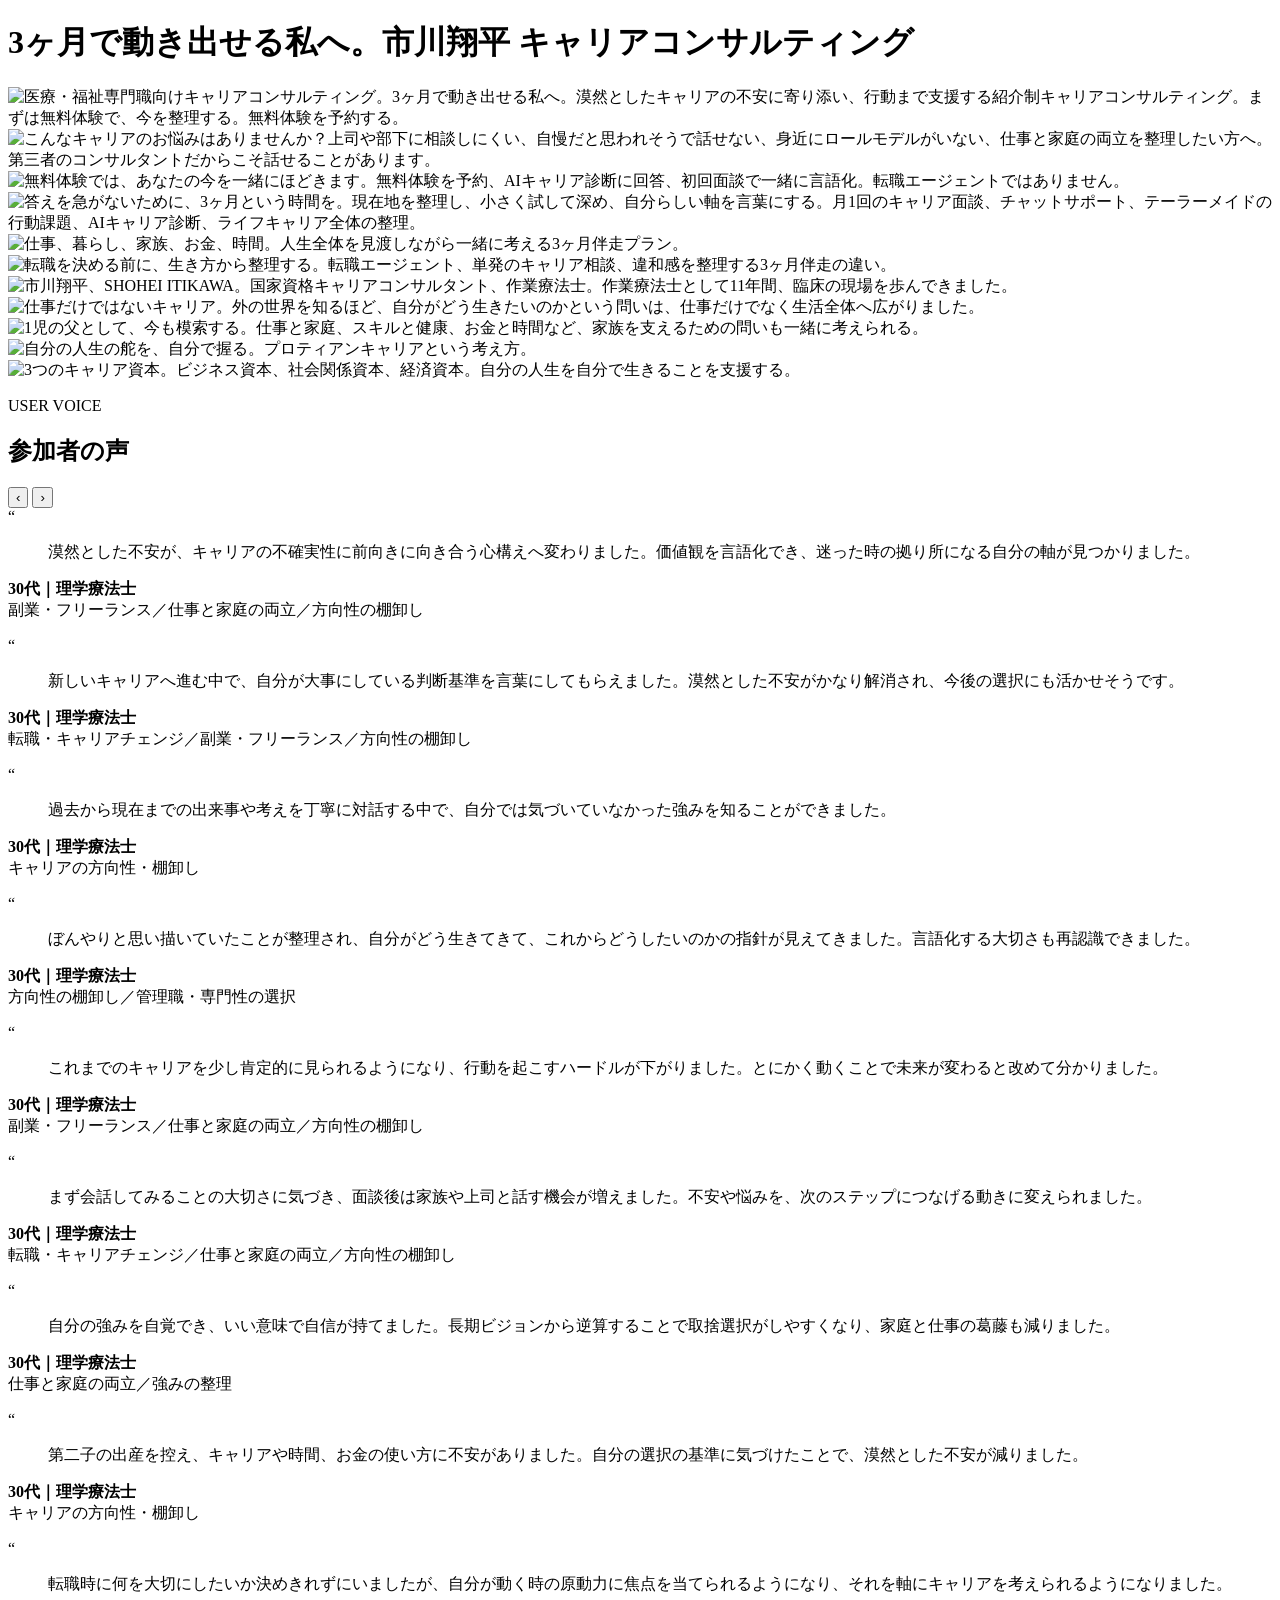
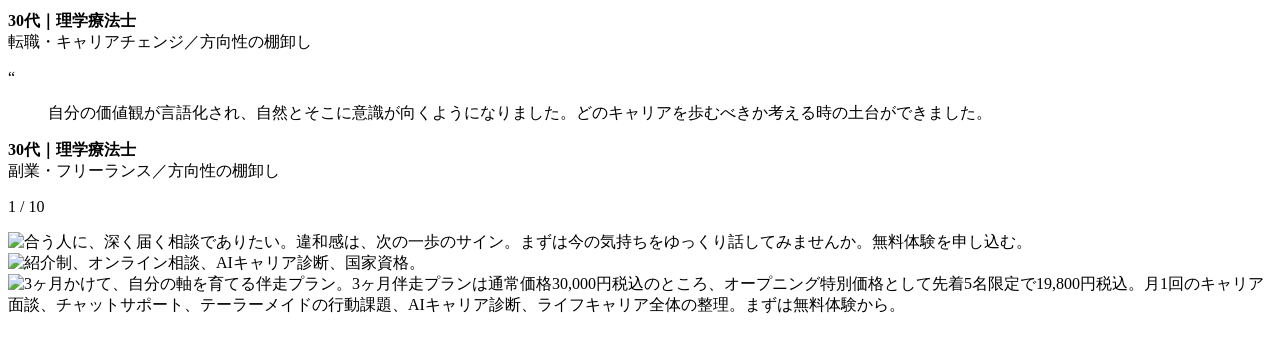
==== career LP.html @ 456b6d28 "Add files via upload" ====
<!doctype html>
<html lang="ja">
  <head>
    <meta charset="utf-8" />
    <meta name="viewport" content="width=device-width, initial-scale=1, viewport-fit=cover" />
    <meta
      name="description"
      content="市川翔平の紹介制キャリアコンサルティング。医療・福祉専門職のために、対話を通じて自分らしいキャリアの軸を言葉にする無料体験LPです。"
    />
    <title>市川翔平 キャリアコンサルティング | 無料体験</title>
    <link rel="stylesheet" href="public/styles.css?v=21" />
  </head>
  <body>
    <main class="lp" aria-label="市川翔平 キャリアコンサルティング 無料体験LP">
      <h1 class="sr-only">3ヶ月で動き出せる私へ。市川翔平 キャリアコンサルティング</h1>

      <section class="slice cta-slice" aria-label="ファーストビュー">
        <img
          src="public/assets/lp-sections-v5-adjusted/01.png"
          alt="医療・福祉専門職向けキャリアコンサルティング。3ヶ月で動き出せる私へ。漠然としたキャリアの不安に寄り添い、行動まで支援する紹介制キャリアコンサルティング。まずは無料体験で、今を整理する。無料体験を予約する。"
        />
        <a
          class="slice-cta slice-cta-fv"
          href="https://docs.google.com/forms/d/e/1FAIpQLSfc17yuPHfdoMiNiSANWEIW2fsB0E_LwGjwLXol-AaOfS5QFA/viewform?usp=header"
          target="_blank"
          rel="noopener"
          aria-label="無料体験を予約する"
        ></a>
      </section>

      <section class="slice" aria-label="キャリアのお悩み">
        <img
          src="public/assets/lp-sections-v5-adjusted/02.png"
          alt="こんなキャリアのお悩みはありませんか？上司や部下に相談しにくい、自慢だと思われそうで話せない、身近にロールモデルがいない、仕事と家庭の両立を整理したい方へ。第三者のコンサルタントだからこそ話せることがあります。"
        />
      </section>

      <section class="slice" aria-label="無料体験とAIキャリア診断">
        <img
          src="public/assets/lp-sections-v5-adjusted/03.png"
          alt="無料体験では、あなたの今を一緒にほどきます。無料体験を予約、AIキャリア診断に回答、初回面談で一緒に言語化。転職エージェントではありません。"
        />
      </section>

      <section class="slice" aria-label="3ヶ月必要な理由">
        <img
          src="public/assets/lp-sections-v5-adjusted/04.png"
          alt="答えを急がないために、3ヶ月という時間を。現在地を整理し、小さく試して深め、自分らしい軸を言葉にする。月1回のキャリア面談、チャットサポート、テーラーメイドの行動課題、AIキャリア診断、ライフキャリア全体の整理。"
        />
      </section>

      <section class="slice" aria-label="3ヶ月伴走プラン">
        <img
          src="public/assets/lp-sections-v5-adjusted/05.png"
          alt="仕事、暮らし、家族、お金、時間。人生全体を見渡しながら一緒に考える3ヶ月伴走プラン。"
        />
      </section>

      <section class="slice" aria-label="他サービスとの違い">
        <img
          src="public/assets/lp-sections-v5-adjusted/06.png"
          alt="転職を決める前に、生き方から整理する。転職エージェント、単発のキャリア相談、違和感を整理する3ヶ月伴走の違い。"
        />
      </section>

      <section class="slice" aria-label="市川翔平プロフィール">
        <img
          src="public/assets/lp-sections-v5-adjusted/07.png"
          alt="市川翔平、SHOHEI ITIKAWA。国家資格キャリアコンサルタント、作業療法士。作業療法士として11年間、臨床の現場を歩んできました。"
        />
      </section>

      <section class="slice" aria-label="プロティアンキャリアという考え方">
        <img
          src="public/assets/lp-sections-v5-adjusted/08.png"
          alt="仕事だけではないキャリア。外の世界を知るほど、自分がどう生きたいのかという問いは、仕事だけでなく生活全体へ広がりました。"
        />
      </section>

      <section class="slice" aria-label="父としてのキャリア">
        <img
          src="public/assets/lp-sections-v5-adjusted/09.png"
          alt="1児の父として、今も模索する。仕事と家庭、スキルと健康、お金と時間など、家族を支えるための問いも一緒に考えられる。"
        />
      </section>

      <section class="slice" aria-label="プロティアンキャリア">
        <img
          src="public/assets/lp-sections-v5-adjusted/10.png"
          alt="自分の人生の舵を、自分で握る。プロティアンキャリアという考え方。"
        />
      </section>

      <section class="slice" aria-label="3つのキャリア資本">
        <img
          src="public/assets/lp-sections-v5-adjusted/11-cropped.png"
          alt="3つのキャリア資本。ビジネス資本、社会関係資本、経済資本。自分の人生を自分で生きることを支援する。"
        />
      </section>

      <section class="voice-carousel-section" aria-labelledby="voice-title">
        <div class="voice-head">
          <p class="section-kicker">USER VOICE</p>
          <h2 id="voice-title">参加者の声</h2>
        </div>

        <div class="voice-carousel">
          <button class="voice-nav voice-nav-prev" type="button" aria-label="前の声を見る" data-voice-prev>
            <span aria-hidden="true">‹</span>
          </button>

          <button class="voice-nav voice-nav-next" type="button" aria-label="次の声を見る" data-voice-next>
            <span aria-hidden="true">›</span>
          </button>

          <div class="voice-viewport" data-voice-viewport tabindex="0">
            <div class="voice-track" data-voice-track>
              <article class="voice-card">
                <span class="quote-mark" aria-hidden="true">“</span>
                <blockquote>漠然とした不安が、キャリアの不確実性に前向きに向き合う心構えへ変わりました。価値観を言語化でき、迷った時の拠り所になる自分の軸が見つかりました。</blockquote>
                <div class="voice-profile">
                  <span class="voice-avatar voice-avatar-female" aria-hidden="true"></span>
                  <p><strong>30代｜理学療法士</strong><br />副業・フリーランス／仕事と家庭の両立／方向性の棚卸し</p>
                </div>
              </article>

              <article class="voice-card">
                <span class="quote-mark" aria-hidden="true">“</span>
                <blockquote>新しいキャリアへ進む中で、自分が大事にしている判断基準を言葉にしてもらえました。漠然とした不安がかなり解消され、今後の選択にも活かせそうです。</blockquote>
                <div class="voice-profile">
                  <span class="voice-avatar voice-avatar-female" aria-hidden="true"></span>
                  <p><strong>30代｜理学療法士</strong><br />転職・キャリアチェンジ／副業・フリーランス／方向性の棚卸し</p>
                </div>
              </article>

              <article class="voice-card">
                <span class="quote-mark" aria-hidden="true">“</span>
                <blockquote>過去から現在までの出来事や考えを丁寧に対話する中で、自分では気づいていなかった強みを知ることができました。</blockquote>
                <div class="voice-profile">
                  <span class="voice-avatar voice-avatar-male" aria-hidden="true"></span>
                  <p><strong>30代｜理学療法士</strong><br />キャリアの方向性・棚卸し</p>
                </div>
              </article>

              <article class="voice-card">
                <span class="quote-mark" aria-hidden="true">“</span>
                <blockquote>ぼんやりと思い描いていたことが整理され、自分がどう生きてきて、これからどうしたいのかの指針が見えてきました。言語化する大切さも再認識できました。</blockquote>
                <div class="voice-profile">
                  <span class="voice-avatar voice-avatar-female" aria-hidden="true"></span>
                  <p><strong>30代｜理学療法士</strong><br />方向性の棚卸し／管理職・専門性の選択</p>
                </div>
              </article>

              <article class="voice-card">
                <span class="quote-mark" aria-hidden="true">“</span>
                <blockquote>これまでのキャリアを少し肯定的に見られるようになり、行動を起こすハードルが下がりました。とにかく動くことで未来が変わると改めて分かりました。</blockquote>
                <div class="voice-profile">
                  <span class="voice-avatar voice-avatar-female" aria-hidden="true"></span>
                  <p><strong>30代｜理学療法士</strong><br />副業・フリーランス／仕事と家庭の両立／方向性の棚卸し</p>
                </div>
              </article>

              <article class="voice-card">
                <span class="quote-mark" aria-hidden="true">“</span>
                <blockquote>まず会話してみることの大切さに気づき、面談後は家族や上司と話す機会が増えました。不安や悩みを、次のステップにつなげる動きに変えられました。</blockquote>
                <div class="voice-profile">
                  <span class="voice-avatar voice-avatar-male" aria-hidden="true"></span>
                  <p><strong>30代｜理学療法士</strong><br />転職・キャリアチェンジ／仕事と家庭の両立／方向性の棚卸し</p>
                </div>
              </article>

              <article class="voice-card">
                <span class="quote-mark" aria-hidden="true">“</span>
                <blockquote>自分の強みを自覚でき、いい意味で自信が持てました。長期ビジョンから逆算することで取捨選択がしやすくなり、家庭と仕事の葛藤も減りました。</blockquote>
                <div class="voice-profile">
                  <span class="voice-avatar voice-avatar-female" aria-hidden="true"></span>
                  <p><strong>30代｜理学療法士</strong><br />仕事と家庭の両立／強みの整理</p>
                </div>
              </article>

              <article class="voice-card">
                <span class="quote-mark" aria-hidden="true">“</span>
                <blockquote>第二子の出産を控え、キャリアや時間、お金の使い方に不安がありました。自分の選択の基準に気づけたことで、漠然とした不安が減りました。</blockquote>
                <div class="voice-profile">
                  <span class="voice-avatar voice-avatar-female" aria-hidden="true"></span>
                  <p><strong>30代｜理学療法士</strong><br />キャリアの方向性・棚卸し</p>
                </div>
              </article>

              <article class="voice-card">
                <span class="quote-mark" aria-hidden="true">“</span>
                <blockquote>転職時に何を大切にしたいか決めきれずにいましたが、自分が動く時の原動力に焦点を当てられるようになり、それを軸にキャリアを考えられるようになりました。</blockquote>
                <div class="voice-profile">
                  <span class="voice-avatar voice-avatar-male" aria-hidden="true"></span>
                  <p><strong>30代｜理学療法士</strong><br />転職・キャリアチェンジ／方向性の棚卸し</p>
                </div>
              </article>

              <article class="voice-card">
                <span class="quote-mark" aria-hidden="true">“</span>
                <blockquote>自分の価値観が言語化され、自然とそこに意識が向くようになりました。どのキャリアを歩むべきか考える時の土台ができました。</blockquote>
                <div class="voice-profile">
                  <span class="voice-avatar voice-avatar-male" aria-hidden="true"></span>
                  <p><strong>30代｜理学療法士</strong><br />副業・フリーランス／方向性の棚卸し</p>
                </div>
              </article>

            </div>
          </div>
        </div>

        <p class="voice-count" aria-live="polite"><span data-voice-current>1</span> / <span data-voice-total>10</span></p>
      </section>

      <section class="slice cta-slice final-offer" aria-label="無料体験予約">
        <img
          src="public/assets/lp-sections-v5-adjusted/12.png"
          alt="合う人に、深く届く相談でありたい。違和感は、次の一歩のサイン。まずは今の気持ちをゆっくり話してみませんか。無料体験を申し込む。"
        />
        <a
          class="slice-cta slice-cta-final"
          href="https://docs.google.com/forms/d/e/1FAIpQLSfc17yuPHfdoMiNiSANWEIW2fsB0E_LwGjwLXol-AaOfS5QFA/viewform?usp=header"
          target="_blank"
          rel="noopener"
          aria-label="無料体験を申し込む"
        ></a>
      </section>

      <section class="slice final-trust" aria-label="相談形式と資格">
        <img
          src="public/assets/lp-sections-v5-adjusted/13.png"
          alt="紹介制、オンライン相談、AIキャリア診断、国家資格。"
        />
      </section>

      <section id="cta-link" class="slice cta-slice plan-price-final" aria-label="プランと料金">
        <img
          src="public/assets/lp-sections-v5-adjusted/14.png"
          alt="3ヶ月かけて、自分の軸を育てる伴走プラン。3ヶ月伴走プランは通常価格30,000円税込のところ、オープニング特別価格として先着5名限定で19,800円税込。月1回のキャリア面談、チャットサポート、テーラーメイドの行動課題、AIキャリア診断、ライフキャリア全体の整理。まずは無料体験から。"
        />
        <a
          class="slice-cta slice-cta-plan-price"
          href="https://docs.google.com/forms/d/e/1FAIpQLSfc17yuPHfdoMiNiSANWEIW2fsB0E_LwGjwLXol-AaOfS5QFA/viewform?usp=header"
          target="_blank"
          rel="noopener"
          aria-label="無料体験を予約する"
        ></a>
      </section>

    </main>

    <a
      class="floating-cta"
      href="https://docs.google.com/forms/d/e/1FAIpQLSfc17yuPHfdoMiNiSANWEIW2fsB0E_LwGjwLXol-AaOfS5QFA/viewform?usp=header"
      target="_blank"
      rel="noopener"
      aria-label="無料体験を予約する"
    >
      <img src="public/assets/floating-cta-v5.png" alt="" />
    </a>
    <script src="public/voices.js?v=3"></script>
  </body>
</html>
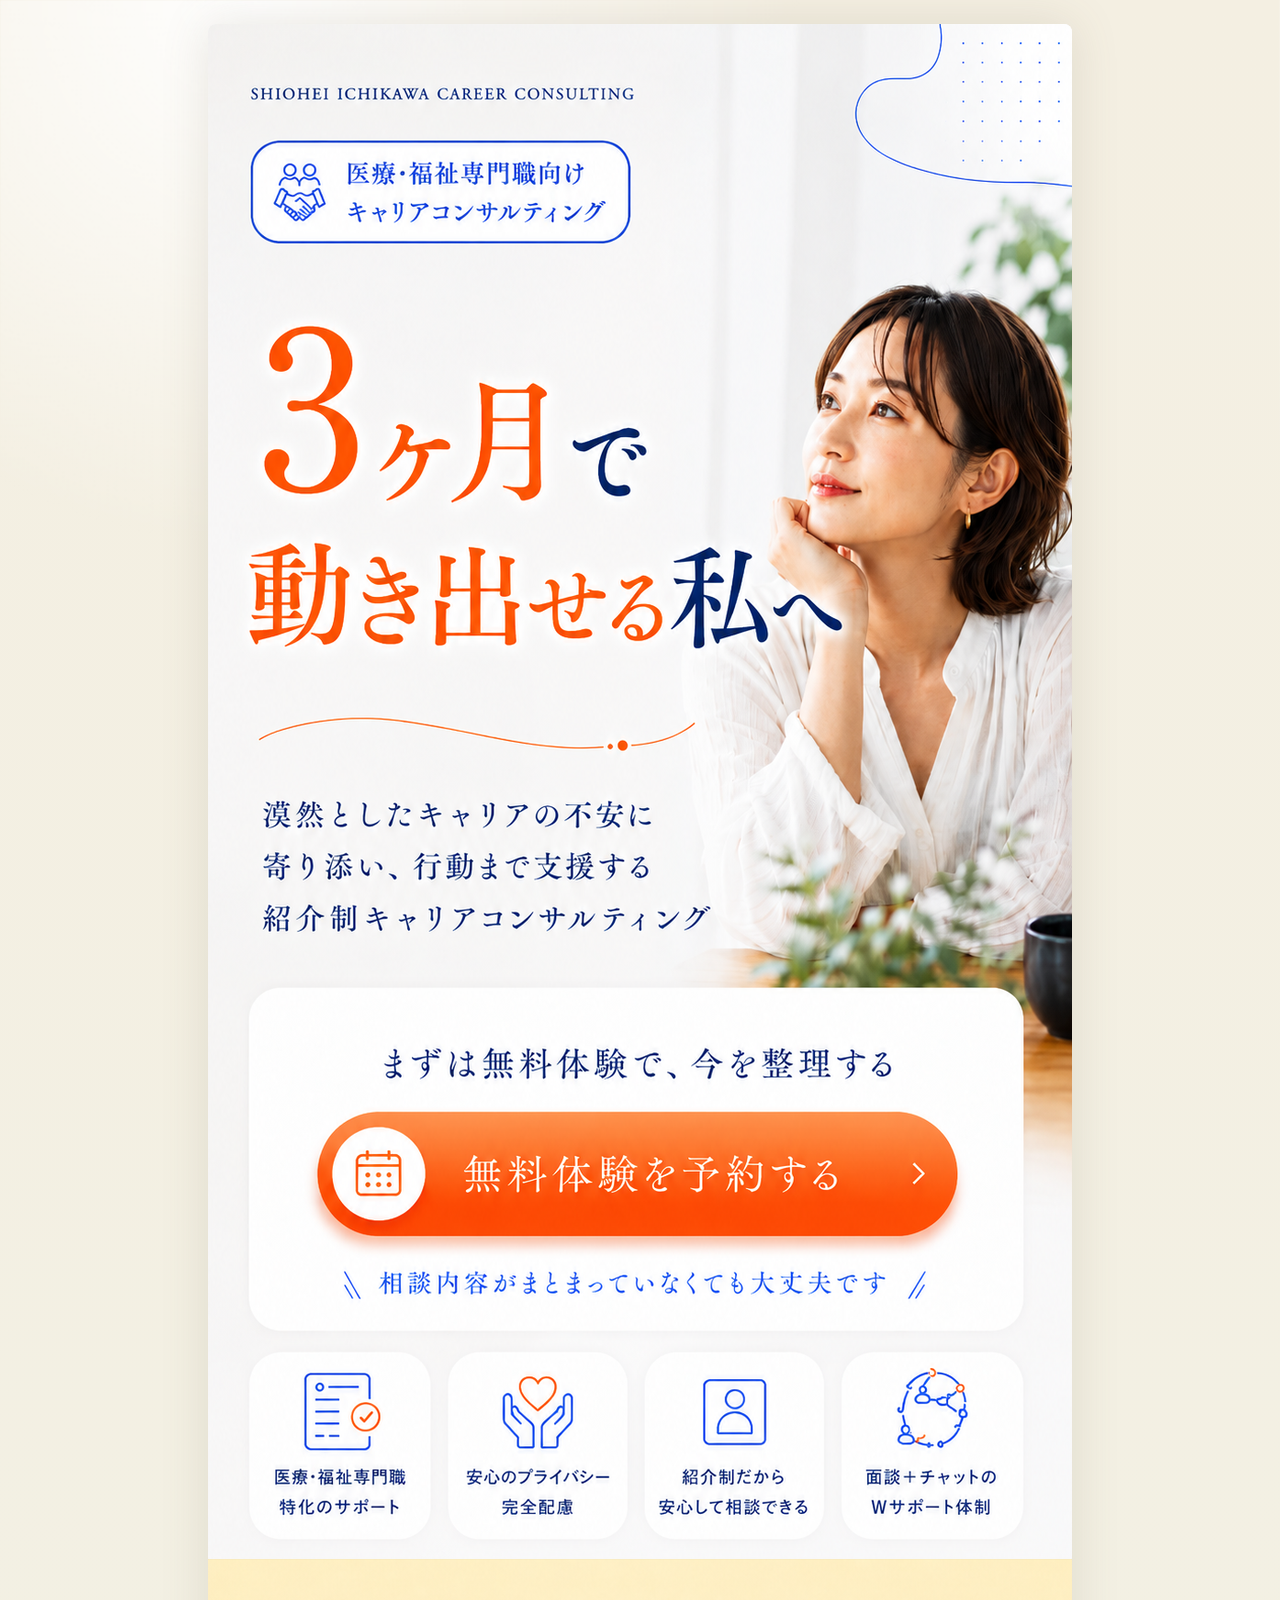
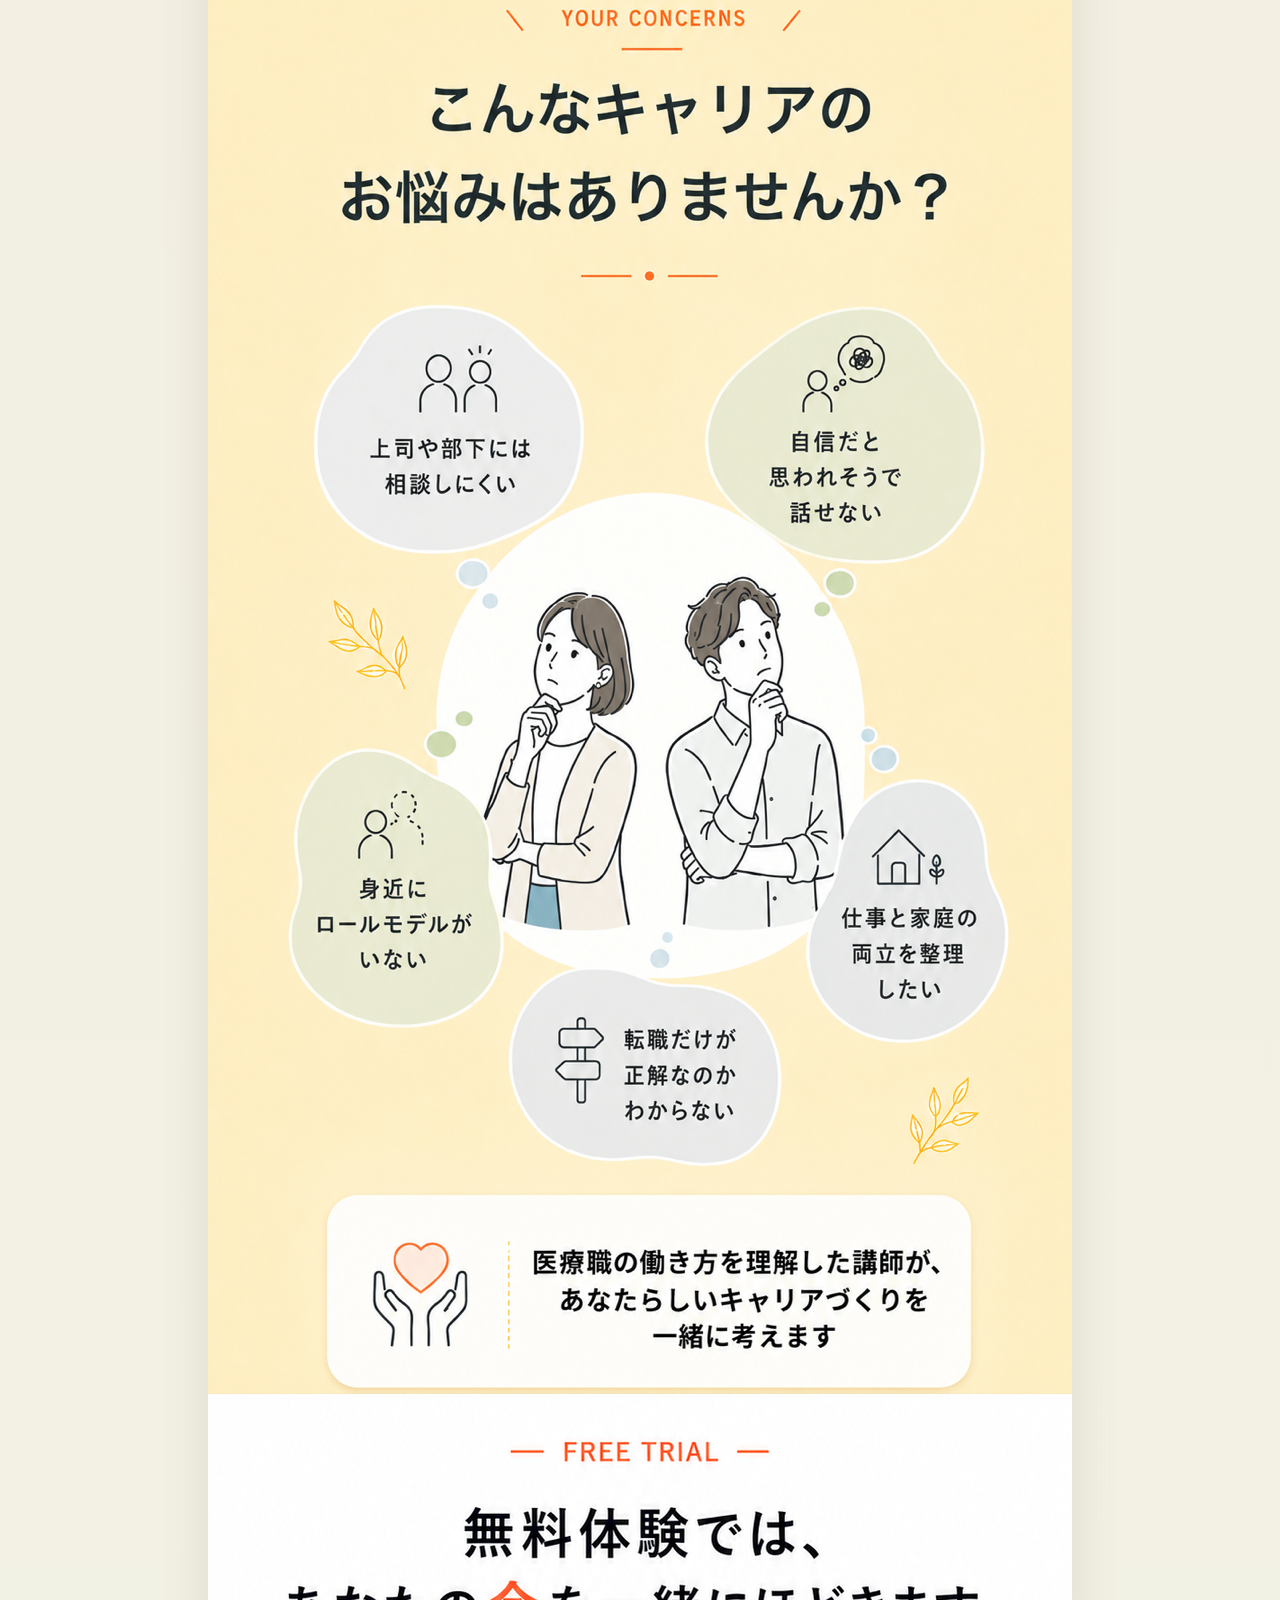
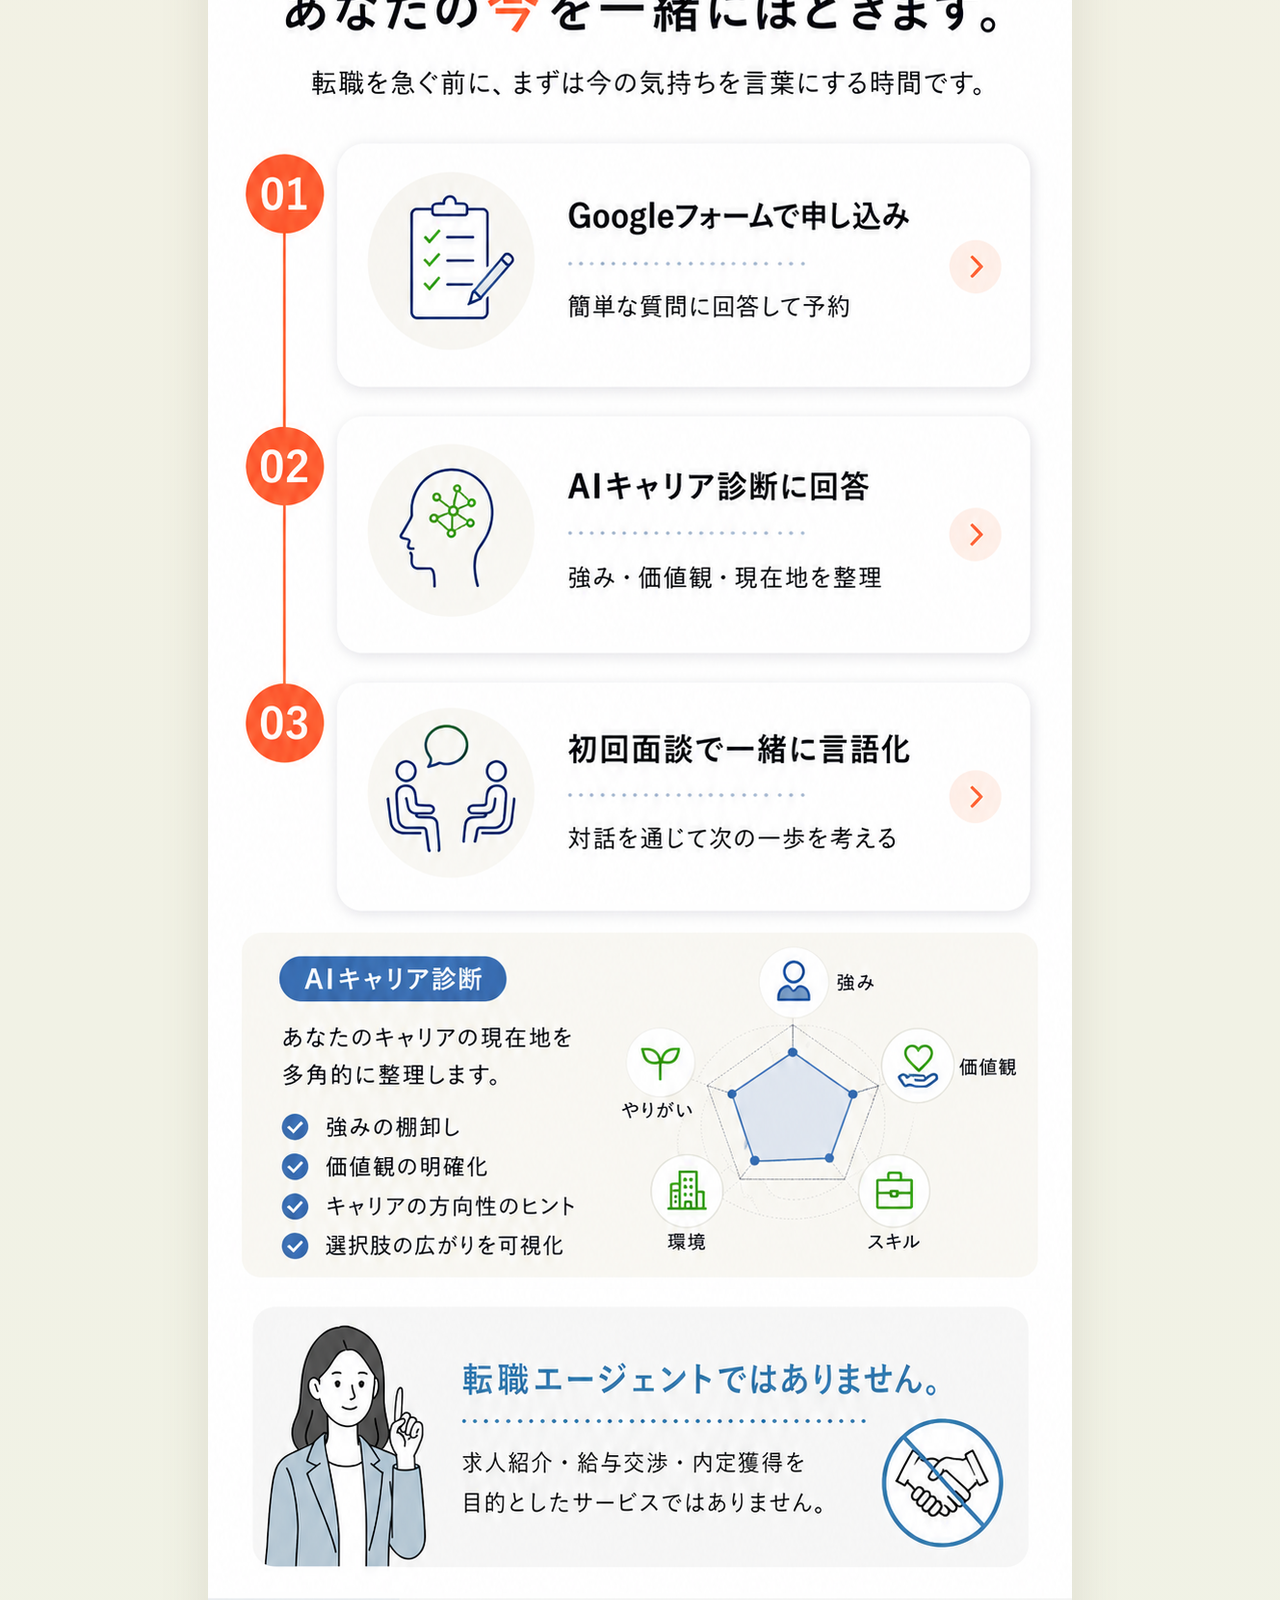
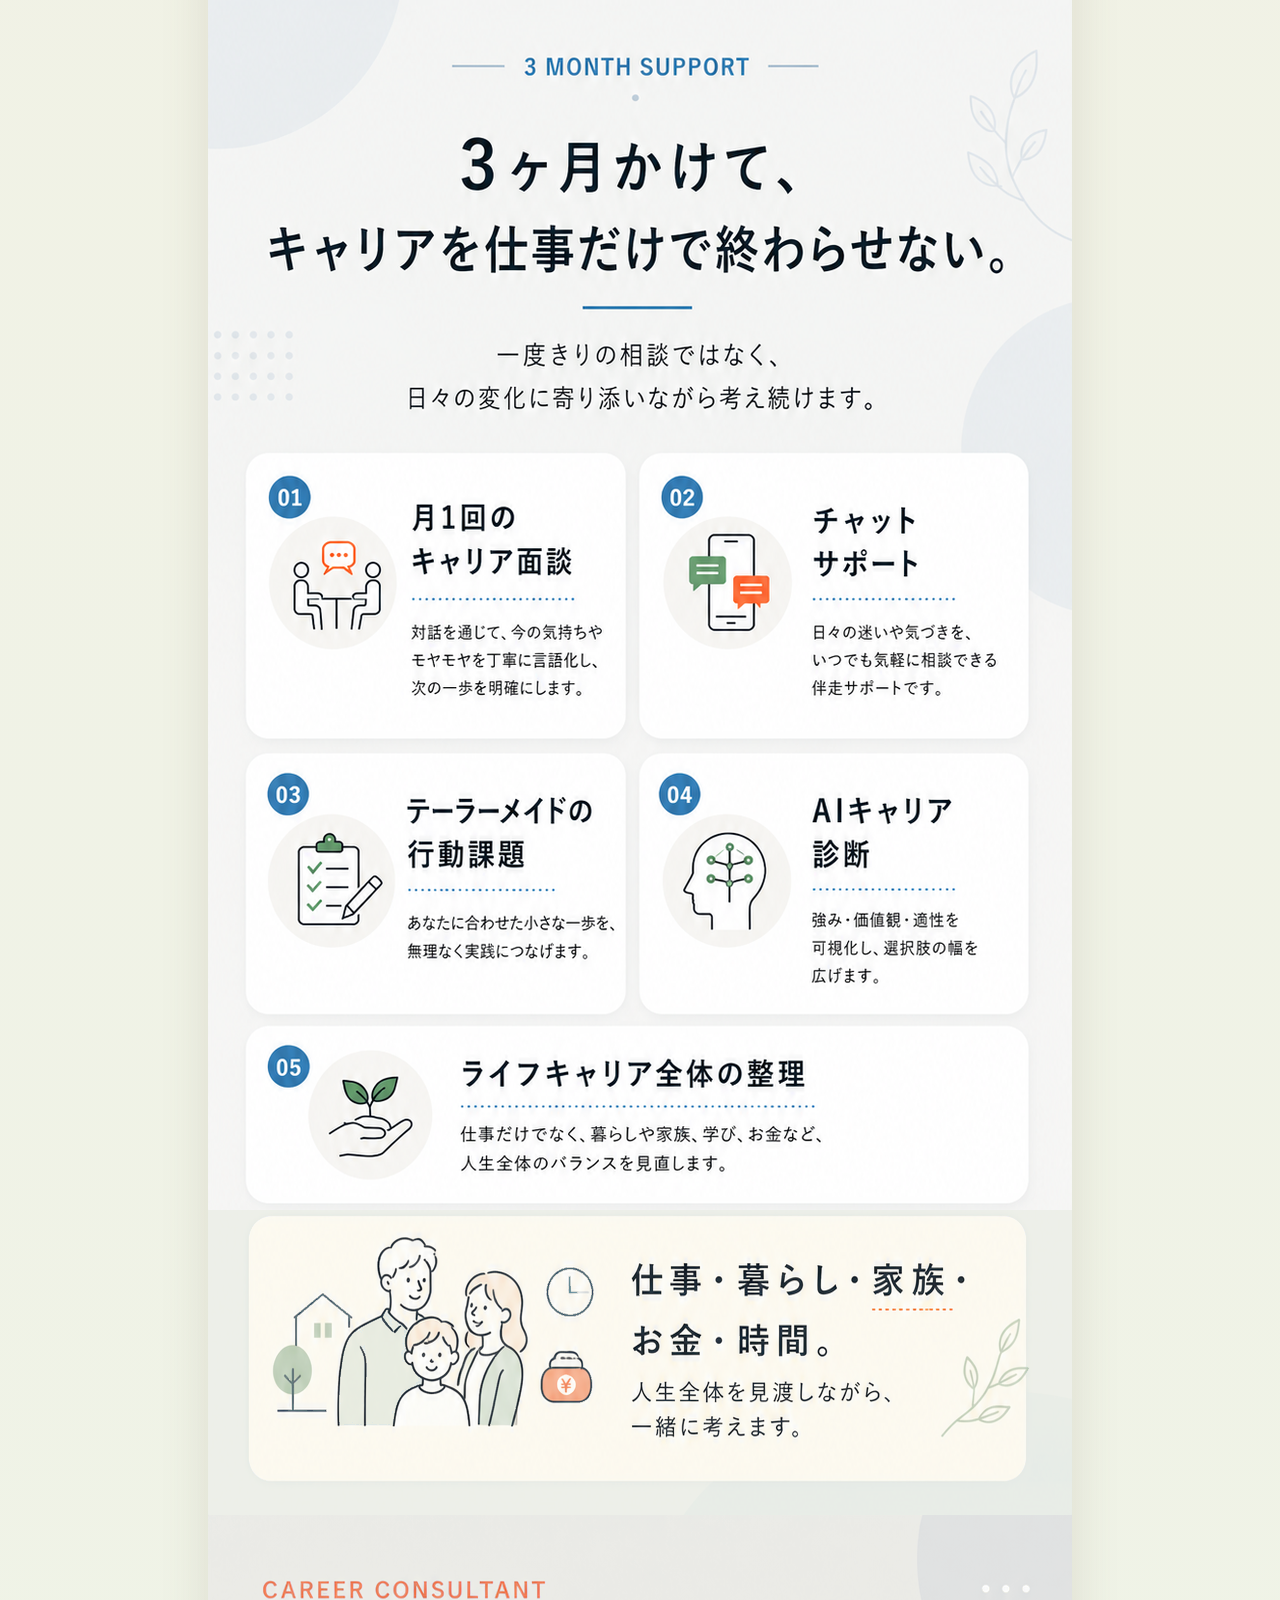
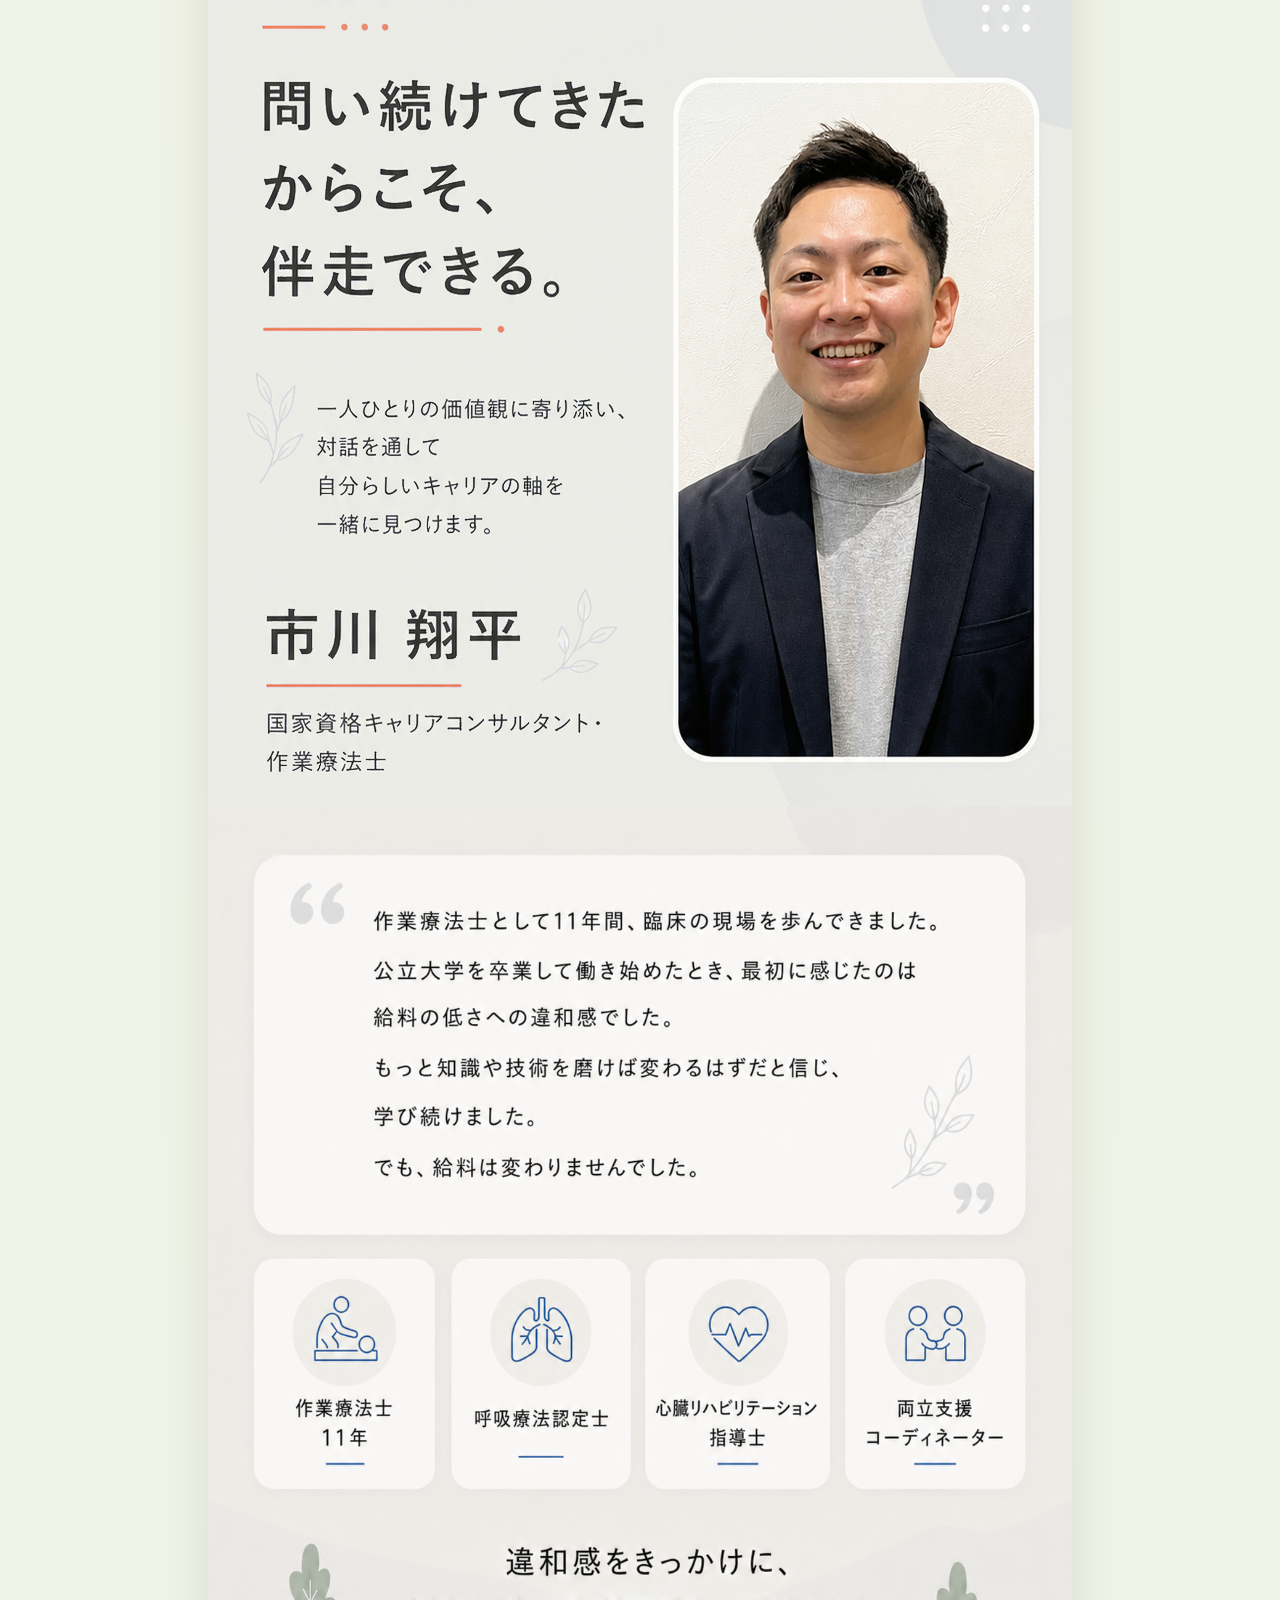
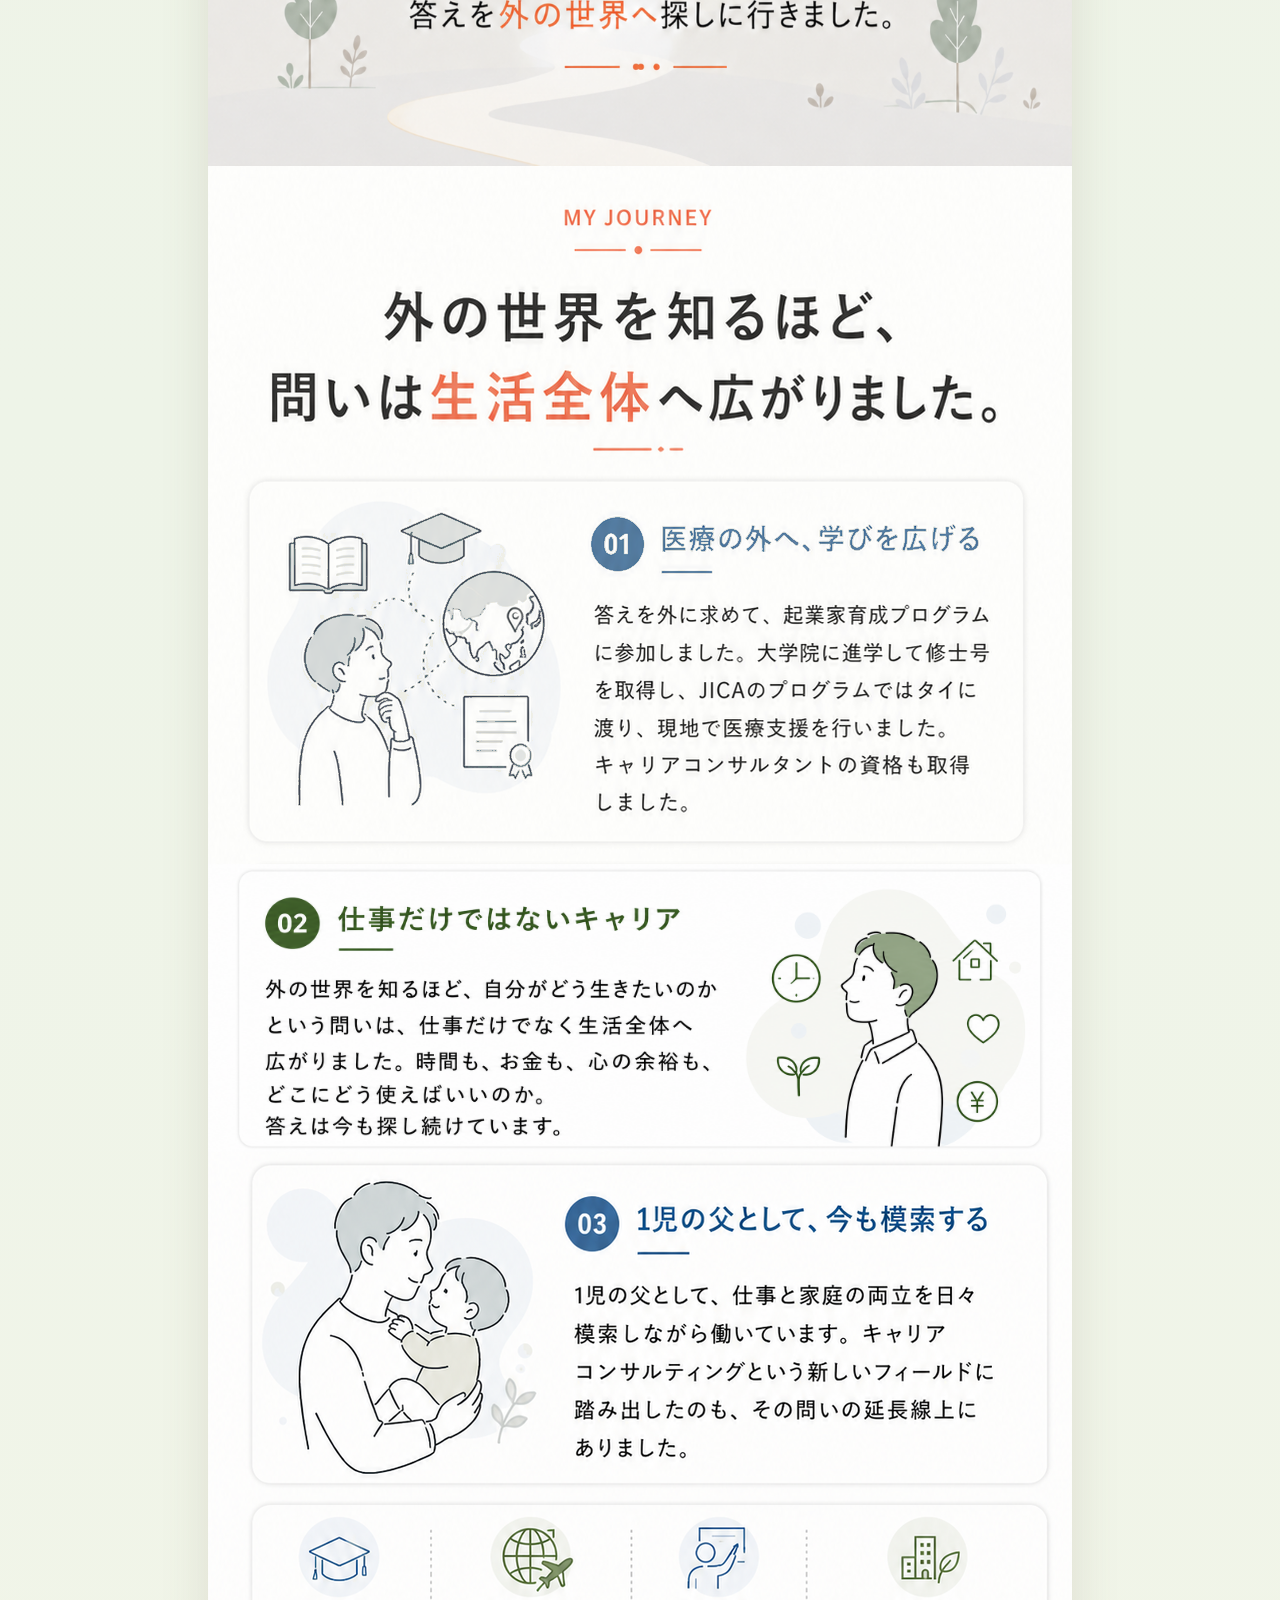
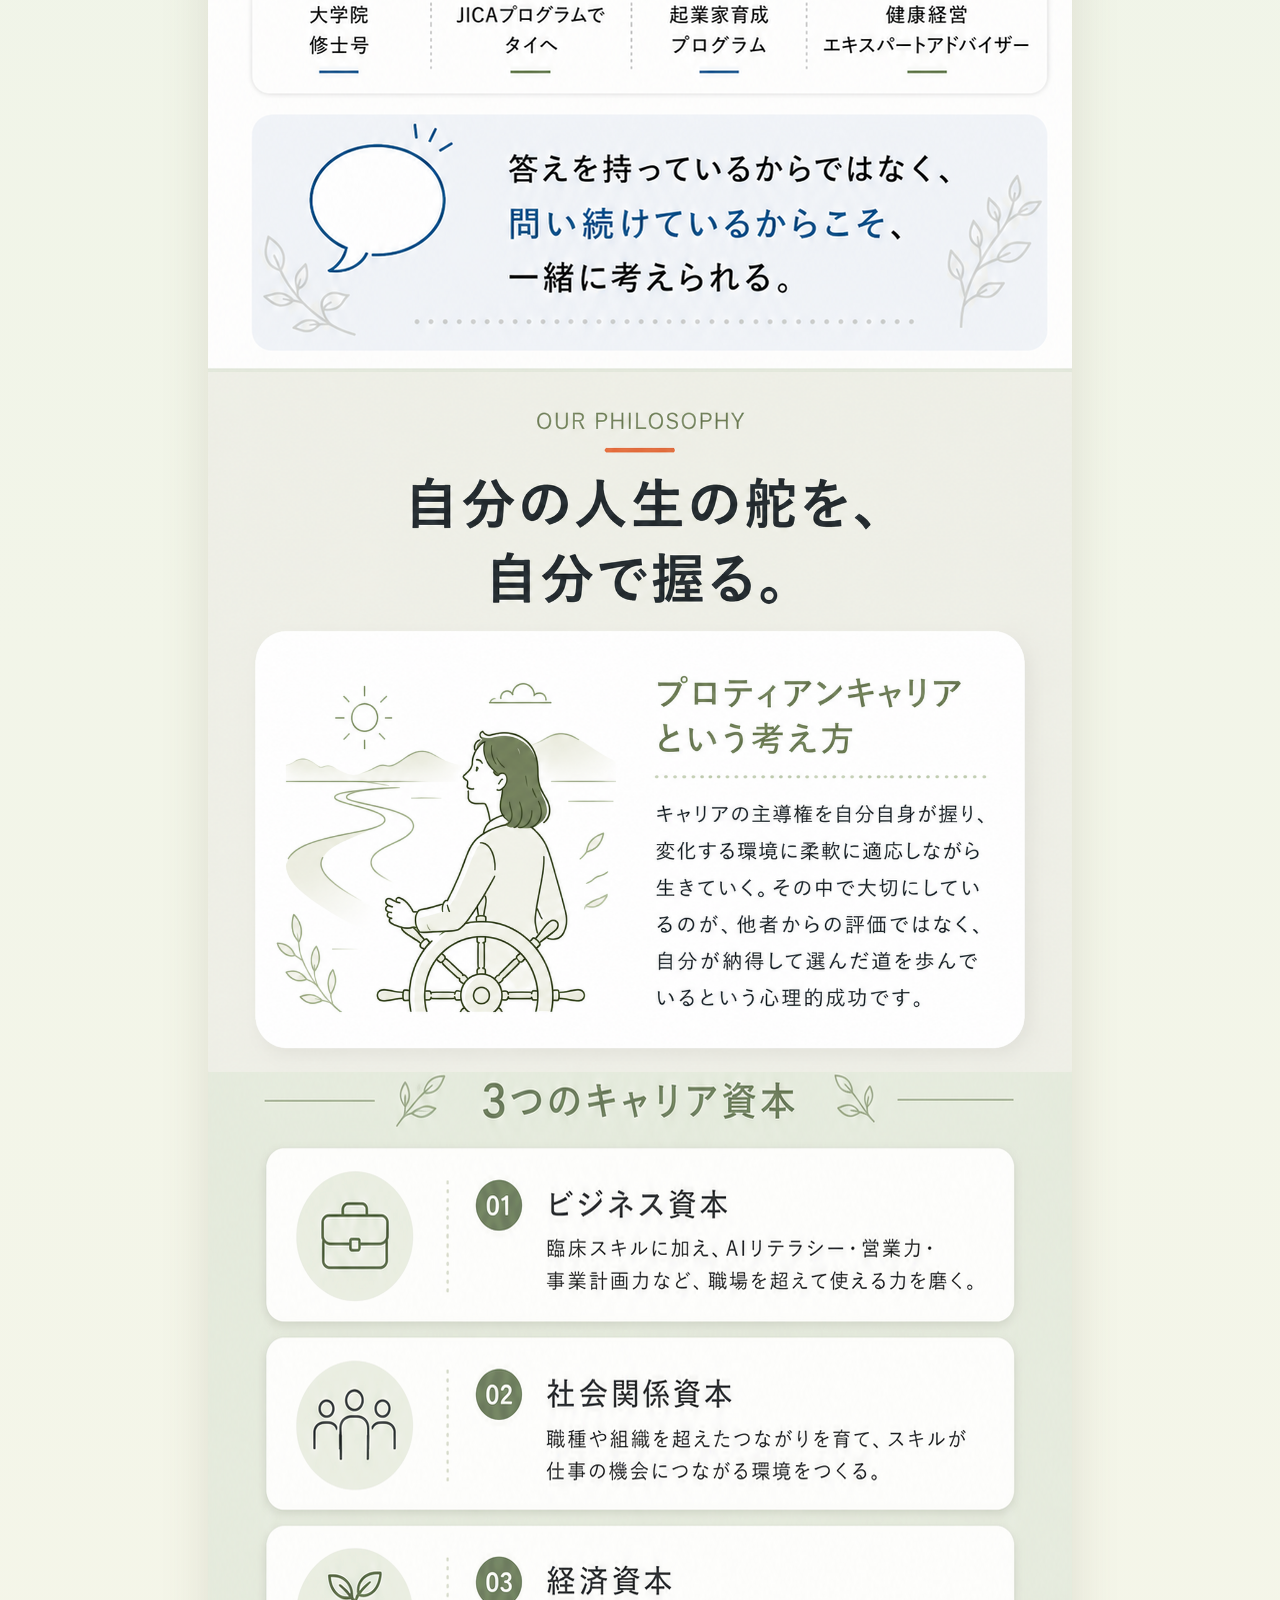
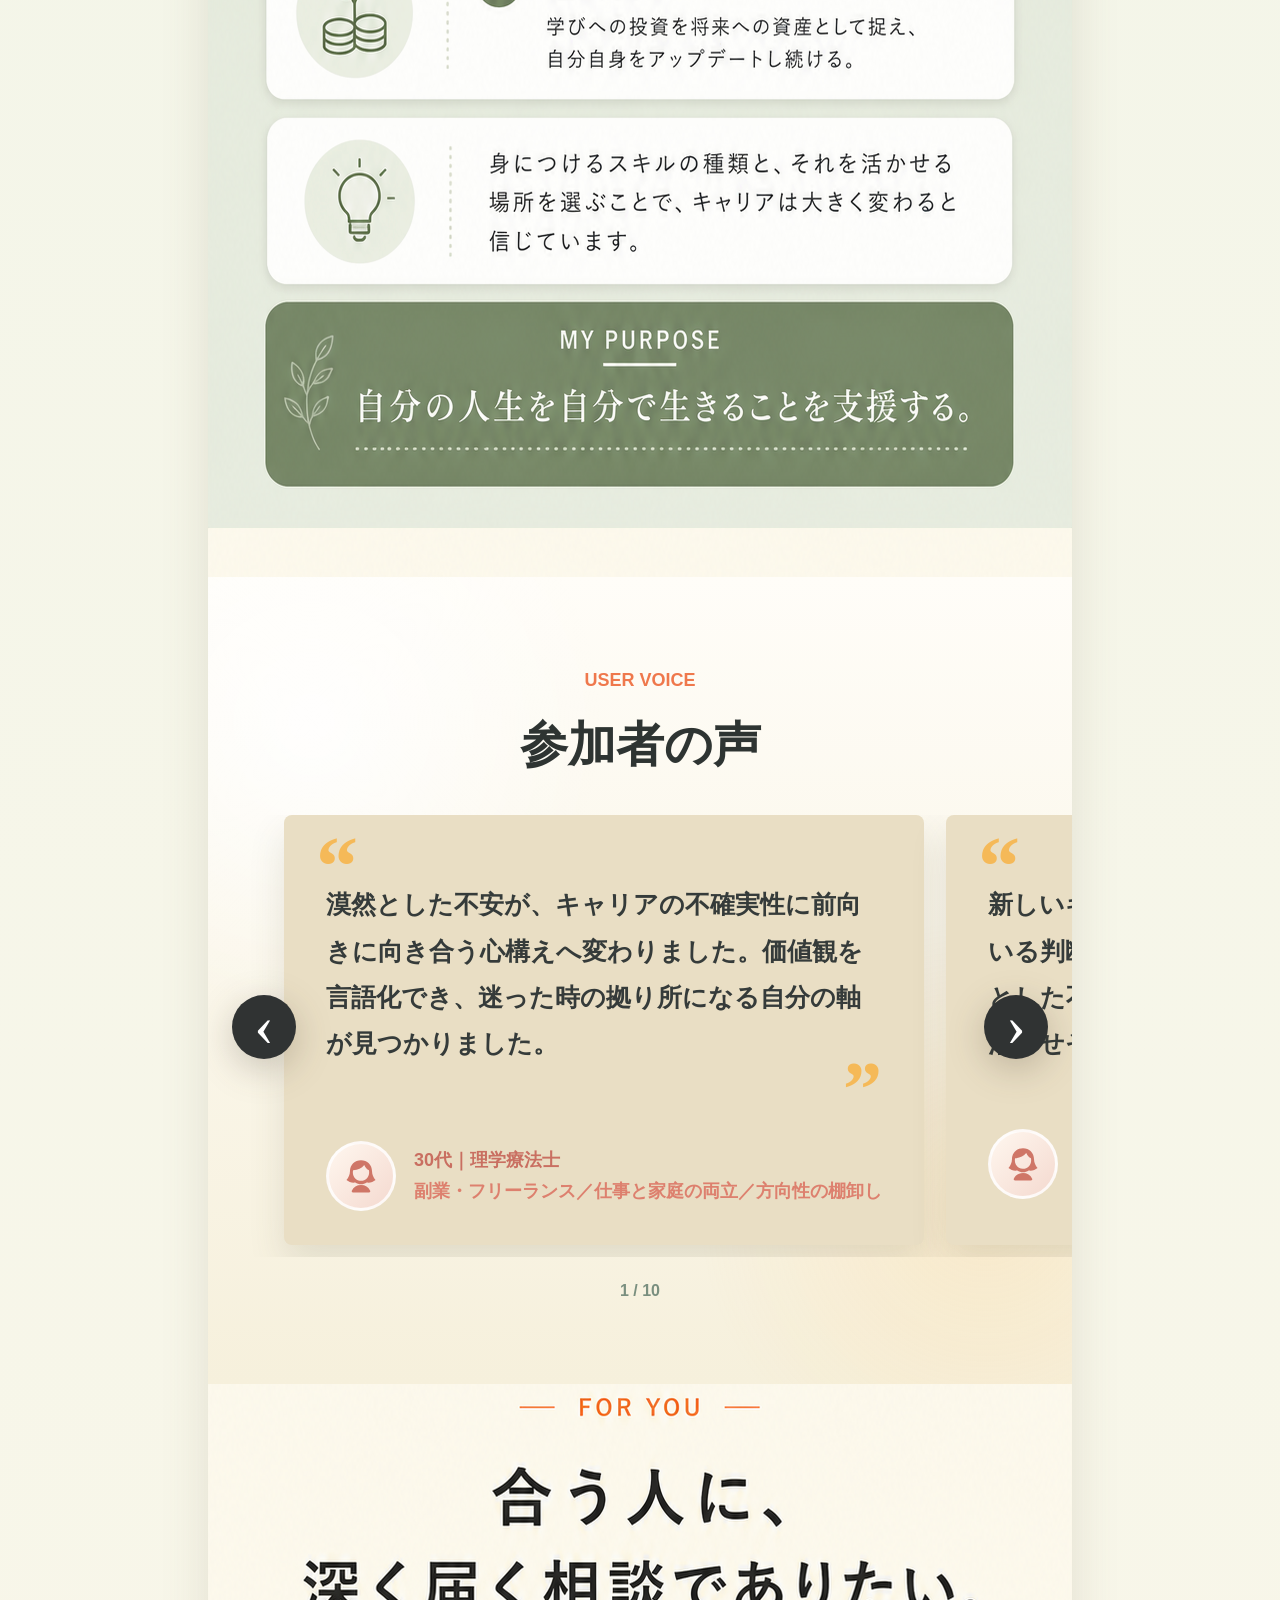
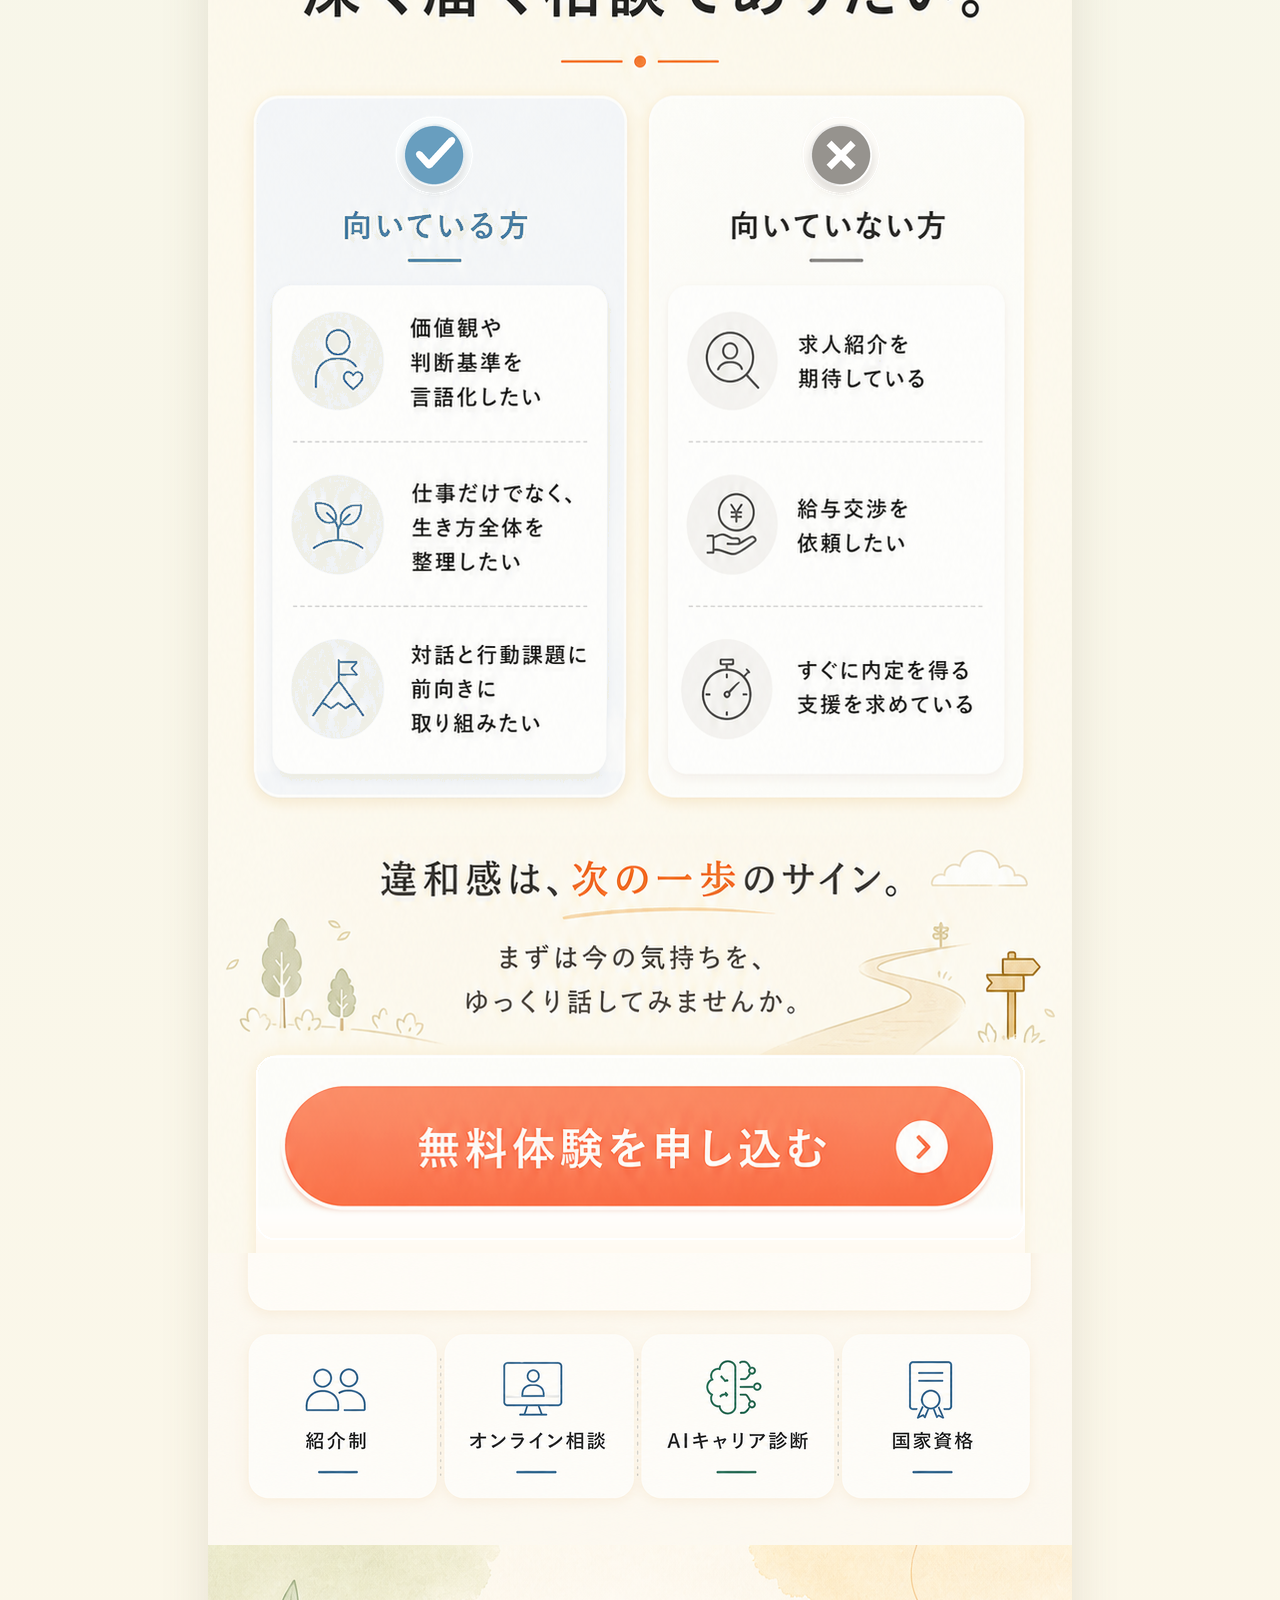
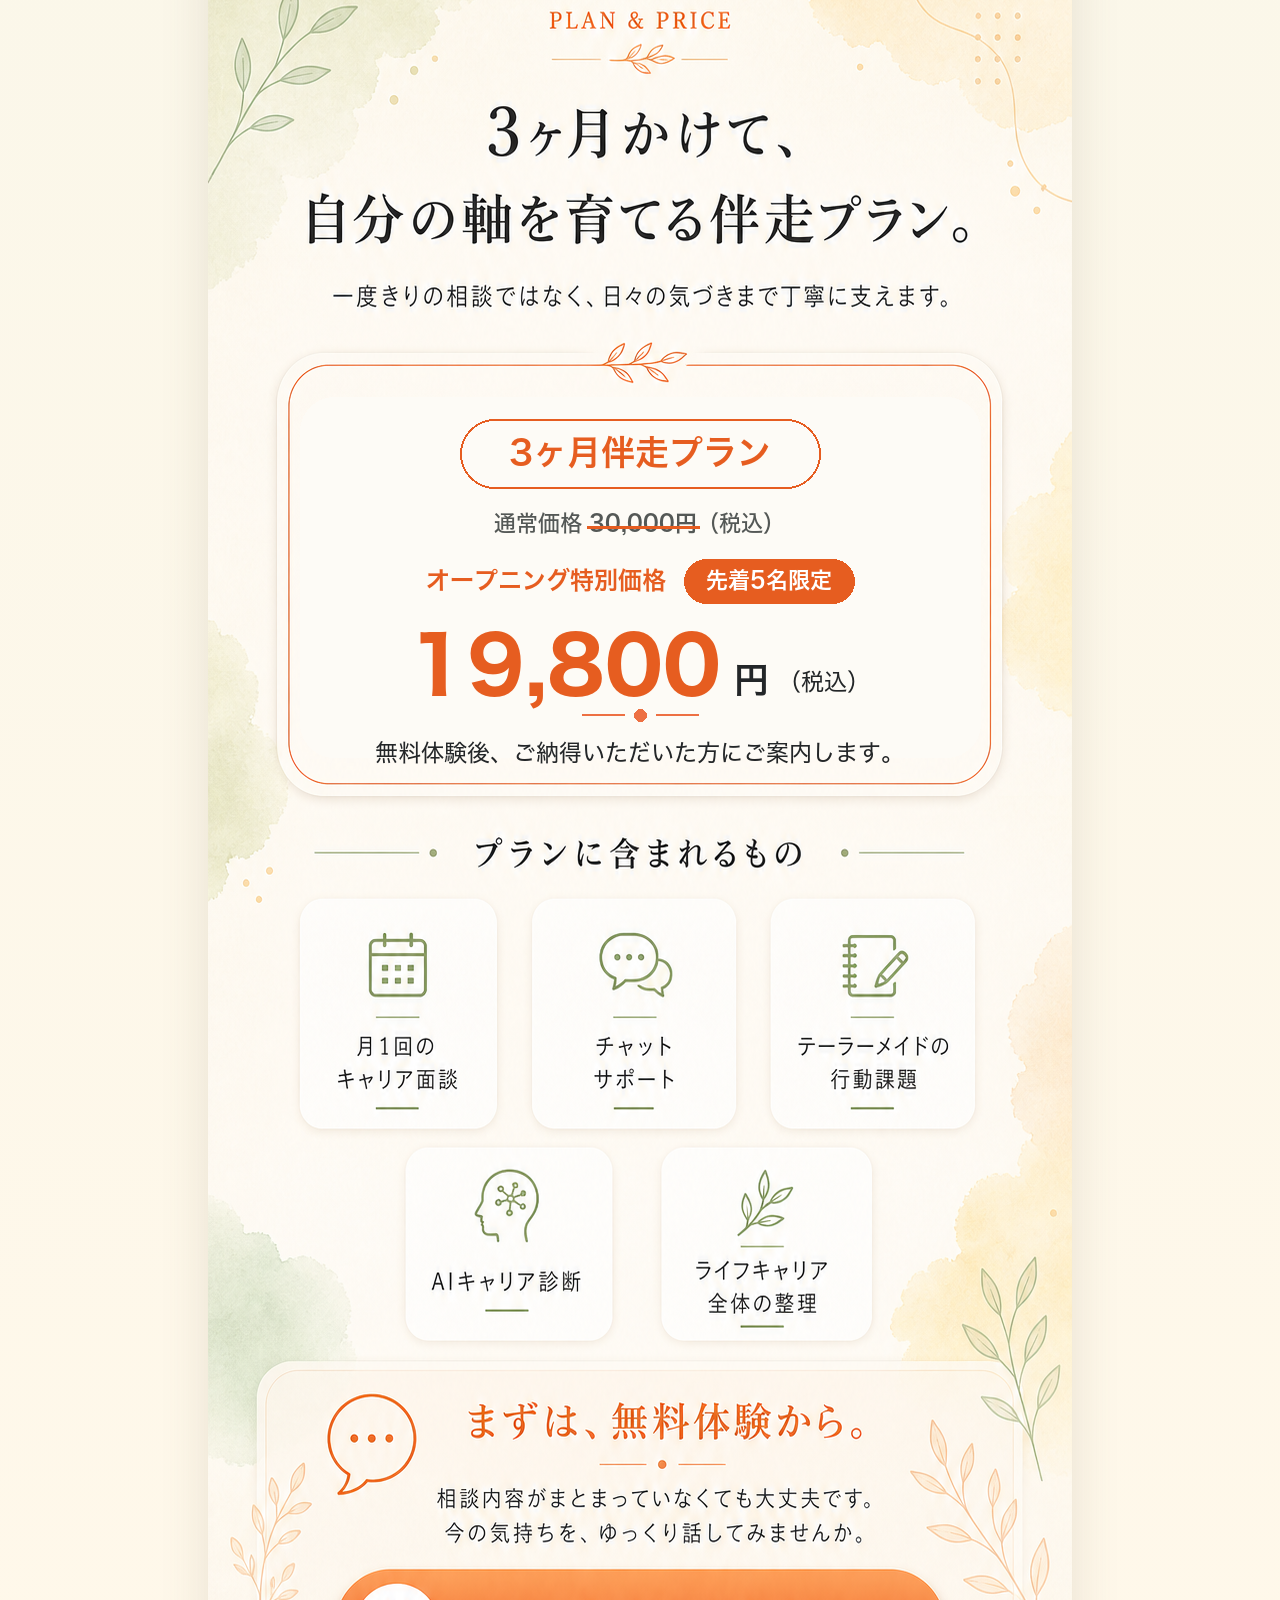
==== commit fc887b43: "Update career LP.html" ====
--- a/career LP.html
+++ b/career LP.html
@@ -31,7 +31,7 @@
       <section class="slice" aria-label="キャリアのお悩み">
         <img
           src="public/assets/lp-sections-v5-adjusted/02.png"
-          alt="こんなキャリアのお悩みはありませんか？上司や部下に相談しにくい、自慢だと思われそうで話せない、身近にロールモデルがいない、仕事と家庭の両立を整理したい方へ。第三者のコンサルタントだからこそ話せることがあります。"
+          alt="こんなキャリアのお悩みはありませんか？上司や部下に相談しにくい、本当にやりたいことが分からず動き出せない。、身近にロールモデルがいない、仕事と家庭の両立を整理したい方へ。医療者の働き方を理解したコンサルタントが丁寧に伴走します。。"
         />
       </section>
 
--- a/public/styles.css
+++ b/public/styles.css
@@ -0,0 +1,469 @@
+:root {
+  color-scheme: light;
+  --page-bg: #f4efe2;
+  --paper: #ffffff;
+  --shadow: rgba(120, 103, 78, 0.16);
+}
+
+* {
+  box-sizing: border-box;
+}
+
+html {
+  background: var(--page-bg);
+  scroll-behavior: smooth;
+}
+
+body {
+  margin: 0;
+  min-width: 320px;
+  background:
+    radial-gradient(circle at 20% 0%, rgba(255, 255, 255, 0.98), transparent 34rem),
+    linear-gradient(180deg, #f4efe2 0%, #eef4e8 52%, #fff8ea 100%);
+  color: #2e3e46;
+  font-family: "Hiragino Kaku Gothic ProN", "Yu Gothic", "YuGothic", "Noto Sans JP", sans-serif;
+}
+
+.lp {
+  width: min(100%, 864px);
+  margin: 0 auto;
+  padding: 0;
+  background: var(--paper);
+  box-shadow: 0 0 48px var(--shadow);
+}
+
+.slice {
+  position: relative;
+  margin: 0;
+  line-height: 0;
+  background: var(--paper);
+}
+
+.slice img {
+  display: block;
+  width: 100%;
+  height: auto;
+}
+
+.slice-cta {
+  position: absolute;
+  z-index: 2;
+  display: block;
+  border-radius: 999px;
+  -webkit-tap-highlight-color: transparent;
+}
+
+.slice-cta:focus-visible {
+  outline: 4px solid rgba(47, 103, 160, 0.65);
+  outline-offset: 5px;
+}
+
+.slice-cta-fv {
+  left: 12.6%;
+  top: 70.8%;
+  width: 74.8%;
+  height: 8.3%;
+}
+
+.slice-cta-plan-price {
+  left: 14.2%;
+  top: 89.0%;
+  width: 71.5%;
+  height: 6.6%;
+}
+
+.slice-cta-final {
+  left: 9%;
+  top: 83.4%;
+  width: 82%;
+  height: 10.2%;
+}
+
+.final-trust {
+  margin-top: -1px;
+}
+
+.plan-price-final {
+  z-index: 1;
+  margin-top: -1px;
+}
+
+.last {
+  padding-bottom: 22px;
+}
+
+.floating-cta {
+  position: fixed;
+  left: 50%;
+  bottom: max(12px, env(safe-area-inset-bottom));
+  z-index: 20;
+  display: block;
+  width: min(92vw, 430px);
+  opacity: 0;
+  pointer-events: none;
+  transform: translateX(-50%) translateY(10px);
+  filter: drop-shadow(0 10px 20px rgba(139, 84, 44, 0.24));
+  transition:
+    opacity 180ms ease,
+    transform 180ms ease,
+    filter 180ms ease;
+  -webkit-tap-highlight-color: transparent;
+}
+
+.floating-cta.is-visible {
+  opacity: 1;
+  pointer-events: auto;
+  transform: translateX(-50%);
+}
+
+.floating-cta.is-visible:hover,
+.floating-cta.is-visible:focus-visible {
+  transform: translateX(-50%) translateY(-2px);
+  filter: drop-shadow(0 14px 24px rgba(139, 84, 44, 0.3));
+}
+
+.floating-cta.is-visible:active {
+  transform: translateX(-50%) translateY(1px) scale(0.992);
+}
+
+.floating-cta img {
+  display: block;
+  width: 100%;
+  height: auto;
+}
+
+.voice-carousel-section {
+  position: relative;
+  overflow: hidden;
+  padding: clamp(56px, 10vw, 88px) 0 clamp(52px, 9vw, 80px);
+  background:
+    radial-gradient(circle at 12% 18%, rgba(255, 255, 255, 0.86), transparent 18rem),
+    radial-gradient(circle at 90% 78%, rgba(251, 196, 111, 0.2), transparent 18rem),
+    linear-gradient(180deg, #fffdf8 0%, #f6f0dc 100%);
+  line-height: 1.7;
+}
+
+.voice-head {
+  padding: 0 28px 30px;
+  text-align: center;
+}
+
+.section-kicker {
+  margin: 0 0 8px;
+  color: #ef784c;
+  font-size: clamp(14px, 2.5vw, 18px);
+  font-weight: 700;
+  letter-spacing: 0;
+}
+
+.voice-head h2 {
+  margin: 0;
+  color: #2e3432;
+  font-size: clamp(32px, 7vw, 48px);
+  font-weight: 700;
+  letter-spacing: 0;
+}
+
+.voice-carousel {
+  position: relative;
+  width: 100%;
+}
+
+.voice-viewport {
+  overflow-x: auto;
+  scroll-behavior: smooth;
+  scroll-snap-type: x mandatory;
+  scrollbar-width: none;
+  -webkit-overflow-scrolling: touch;
+}
+
+.voice-viewport::-webkit-scrollbar {
+  display: none;
+}
+
+.voice-viewport:focus-visible {
+  outline: 4px solid rgba(88, 126, 109, 0.4);
+  outline-offset: -4px;
+}
+
+.voice-track {
+  display: flex;
+  gap: 22px;
+  width: max-content;
+  padding: 0 76px 12px;
+}
+
+.voice-card {
+  position: relative;
+  display: flex;
+  flex: 0 0 min(640px, calc(100vw - 164px));
+  min-height: 430px;
+  flex-direction: column;
+  justify-content: space-between;
+  scroll-snap-align: center;
+  border-radius: 8px;
+  background: #e9dec4;
+  box-shadow: 0 18px 36px rgba(95, 82, 60, 0.14);
+  color: #333b3a;
+  padding: 66px 42px 34px;
+}
+
+.quote-mark {
+  position: absolute;
+  top: 18px;
+  left: 32px;
+  color: #f5b958;
+  font-family: Georgia, "Times New Roman", serif;
+  font-size: 84px;
+  font-weight: 700;
+  line-height: 0.8;
+}
+
+.voice-card blockquote {
+  position: relative;
+  margin: 0;
+  color: #353b3a;
+  font-size: clamp(18px, 3.4vw, 25px);
+  font-weight: 700;
+  line-height: 1.85;
+}
+
+.voice-card blockquote::after {
+  position: absolute;
+  right: 0;
+  bottom: -62px;
+  color: #f5b958;
+  content: "”";
+  font-family: Georgia, "Times New Roman", serif;
+  font-size: 78px;
+  line-height: 1;
+}
+
+.voice-profile {
+  display: grid;
+  grid-template-columns: 70px 1fr;
+  gap: 18px;
+  align-items: center;
+  margin-top: 38px;
+}
+
+.voice-avatar {
+  display: grid;
+  width: 70px;
+  height: 70px;
+  place-items: center;
+  border: 3px solid rgba(255, 255, 255, 0.8);
+  border-radius: 50%;
+  background: linear-gradient(135deg, #fbf7e8 0%, #d9e5d5 100%);
+  color: #65846f;
+}
+
+.voice-avatar::before {
+  display: block;
+  width: 42px;
+  height: 42px;
+  background-color: currentColor;
+  content: "";
+  mask-position: center;
+  mask-repeat: no-repeat;
+  mask-size: contain;
+  -webkit-mask-position: center;
+  -webkit-mask-repeat: no-repeat;
+  -webkit-mask-size: contain;
+}
+
+.voice-avatar-female {
+  background: linear-gradient(135deg, #fff7ef 0%, #f4d9cf 100%);
+  color: #cf7667;
+}
+
+.voice-avatar-female::before {
+  mask-image: url("data:image/svg+xml,%3Csvg width='48' height='48' viewBox='0 0 48 48' xmlns='http://www.w3.org/2000/svg'%3E%3Cpath d='M24 6c-7.1 0-12.6 5.3-12.6 12.6 0 3.8-1.8 7.3-4 10.1 2.7 2.3 6.4 3.4 10.1 2.8 1.9 1.3 4.1 2 6.5 2s4.6-.7 6.5-2c3.7.6 7.4-.5 10.1-2.8-2.2-2.8-4-6.3-4-10.1C36.6 11.3 31.1 6 24 6Zm0 23.4c-5.2 0-9.3-4.2-9.3-9.5 0-.9.1-1.7.3-2.5 5.6-.2 9.8-2.2 12.7-5.9 1.2 3 3.2 5 5.4 6 .1.8.2 1.6.2 2.4 0 5.3-4.1 9.5-9.3 9.5ZM13.5 40.9c1.9-4.2 5.7-6.5 10.5-6.5s8.6 2.3 10.5 6.5c.4.9-.3 1.9-1.3 1.9H14.8c-1 0-1.7-1-1.3-1.9Z'/%3E%3C/svg%3E");
+  -webkit-mask-image: url("data:image/svg+xml,%3Csvg width='48' height='48' viewBox='0 0 48 48' xmlns='http://www.w3.org/2000/svg'%3E%3Cpath d='M24 6c-7.1 0-12.6 5.3-12.6 12.6 0 3.8-1.8 7.3-4 10.1 2.7 2.3 6.4 3.4 10.1 2.8 1.9 1.3 4.1 2 6.5 2s4.6-.7 6.5-2c3.7.6 7.4-.5 10.1-2.8-2.2-2.8-4-6.3-4-10.1C36.6 11.3 31.1 6 24 6Zm0 23.4c-5.2 0-9.3-4.2-9.3-9.5 0-.9.1-1.7.3-2.5 5.6-.2 9.8-2.2 12.7-5.9 1.2 3 3.2 5 5.4 6 .1.8.2 1.6.2 2.4 0 5.3-4.1 9.5-9.3 9.5ZM13.5 40.9c1.9-4.2 5.7-6.5 10.5-6.5s8.6 2.3 10.5 6.5c.4.9-.3 1.9-1.3 1.9H14.8c-1 0-1.7-1-1.3-1.9Z'/%3E%3C/svg%3E");
+}
+
+.voice-avatar-male {
+  background: linear-gradient(135deg, #f3f7ee 0%, #d7e4dc 100%);
+  color: #5f8370;
+}
+
+.voice-avatar-male::before {
+  mask-image: url("data:image/svg+xml,%3Csvg width='48' height='48' viewBox='0 0 48 48' xmlns='http://www.w3.org/2000/svg'%3E%3Cpath d='M24 6.8c-7.4 0-12.8 5-12.8 12.3 0 7.5 5.6 13.4 12.8 13.4s12.8-5.9 12.8-13.4C36.8 11.8 31.4 6.8 24 6.8Zm9.1 13.7c-.6-1.4-1.5-2.8-2.9-4-3.8.9-8.5.7-13.9-.8-.9 1.3-1.4 2.9-1.4 4.8 0 5 3.9 8.9 9.1 8.9s9.1-3.9 9.1-8.9ZM13.6 41.4c1.9-4.5 5.7-7.1 10.4-7.1s8.5 2.6 10.4 7.1c.4.9-.3 1.8-1.2 1.8H14.8c-.9 0-1.6-.9-1.2-1.8Z'/%3E%3C/svg%3E");
+  -webkit-mask-image: url("data:image/svg+xml,%3Csvg width='48' height='48' viewBox='0 0 48 48' xmlns='http://www.w3.org/2000/svg'%3E%3Cpath d='M24 6.8c-7.4 0-12.8 5-12.8 12.3 0 7.5 5.6 13.4 12.8 13.4s12.8-5.9 12.8-13.4C36.8 11.8 31.4 6.8 24 6.8Zm9.1 13.7c-.6-1.4-1.5-2.8-2.9-4-3.8.9-8.5.7-13.9-.8-.9 1.3-1.4 2.9-1.4 4.8 0 5 3.9 8.9 9.1 8.9s9.1-3.9 9.1-8.9ZM13.6 41.4c1.9-4.5 5.7-7.1 10.4-7.1s8.5 2.6 10.4 7.1c.4.9-.3 1.8-1.2 1.8H14.8c-.9 0-1.6-.9-1.2-1.8Z'/%3E%3C/svg%3E");
+}
+
+.voice-profile p {
+  margin: 0;
+  color: #dd806e;
+  font-size: clamp(14px, 2.7vw, 18px);
+  font-weight: 700;
+  line-height: 1.75;
+}
+
+.voice-profile strong {
+  color: #c96f61;
+  font-weight: 700;
+}
+
+.voice-nav {
+  position: absolute;
+  top: 48%;
+  z-index: 12;
+  display: grid;
+  width: 64px;
+  height: 64px;
+  place-items: center;
+  border: 0;
+  border-radius: 50%;
+  background: #303333;
+  color: #ffffff;
+  cursor: pointer;
+  filter: drop-shadow(0 10px 18px rgba(58, 48, 34, 0.24));
+  transform: translateY(-50%);
+  transition:
+    background 180ms ease,
+    transform 180ms ease;
+  -webkit-tap-highlight-color: transparent;
+}
+
+.voice-nav:hover,
+.voice-nav:focus-visible {
+  background: #ef784c;
+  transform: translateY(-50%) scale(1.04);
+}
+
+.voice-nav:focus-visible {
+  outline: 4px solid rgba(239, 120, 76, 0.35);
+  outline-offset: 4px;
+}
+
+.voice-nav span {
+  display: block;
+  margin-top: -4px;
+  font-family: Georgia, "Times New Roman", serif;
+  font-size: 60px;
+  line-height: 0.8;
+}
+
+.voice-nav-prev {
+  left: 24px;
+}
+
+.voice-nav-next {
+  left: auto;
+  right: 24px;
+}
+
+.voice-count {
+  margin: 20px 0 0;
+  color: #7a8f7f;
+  font-size: 16px;
+  font-weight: 700;
+  text-align: center;
+}
+
+.sr-only {
+  position: absolute;
+  width: 1px;
+  height: 1px;
+  padding: 0;
+  margin: -1px;
+  overflow: hidden;
+  clip: rect(0, 0, 0, 0);
+  white-space: nowrap;
+  border: 0;
+}
+
+@media (min-width: 900px) {
+  body {
+    padding: 24px 0;
+  }
+
+  .lp {
+    border-radius: 8px;
+    overflow: hidden;
+  }
+
+  .floating-cta {
+    display: none;
+  }
+}
+
+@media (max-width: 480px) {
+  .lp {
+    box-shadow: none;
+  }
+
+  .floating-cta {
+    width: min(94vw, 390px);
+  }
+
+  .voice-carousel-section {
+    padding-top: 50px;
+  }
+
+  .voice-head {
+    padding-right: 20px;
+    padding-left: 20px;
+  }
+
+  .voice-track {
+    gap: 16px;
+    padding: 0 42px 10px;
+  }
+
+  .voice-card {
+    flex-basis: calc(100vw - 84px);
+    min-height: 470px;
+    padding: 58px 24px 28px;
+  }
+
+  .quote-mark {
+    top: 18px;
+    left: 20px;
+    font-size: 72px;
+  }
+
+  .voice-card blockquote {
+    font-size: 17px;
+    line-height: 1.8;
+  }
+
+  .voice-card blockquote::after {
+    display: none;
+  }
+
+  .voice-profile {
+    grid-template-columns: 54px 1fr;
+    gap: 12px;
+    margin-top: 34px;
+  }
+
+  .voice-avatar {
+    width: 54px;
+    height: 54px;
+    font-size: 16px;
+  }
+
+  .voice-profile p {
+    font-size: 13px;
+  }
+
+  .voice-nav {
+    width: 52px;
+    height: 52px;
+  }
+
+  .voice-nav-prev {
+    left: 10px;
+  }
+
+  .voice-nav-next {
+    left: auto;
+    right: 10px;
+  }
+
+  .voice-nav span {
+    font-size: 48px;
+  }
+}
